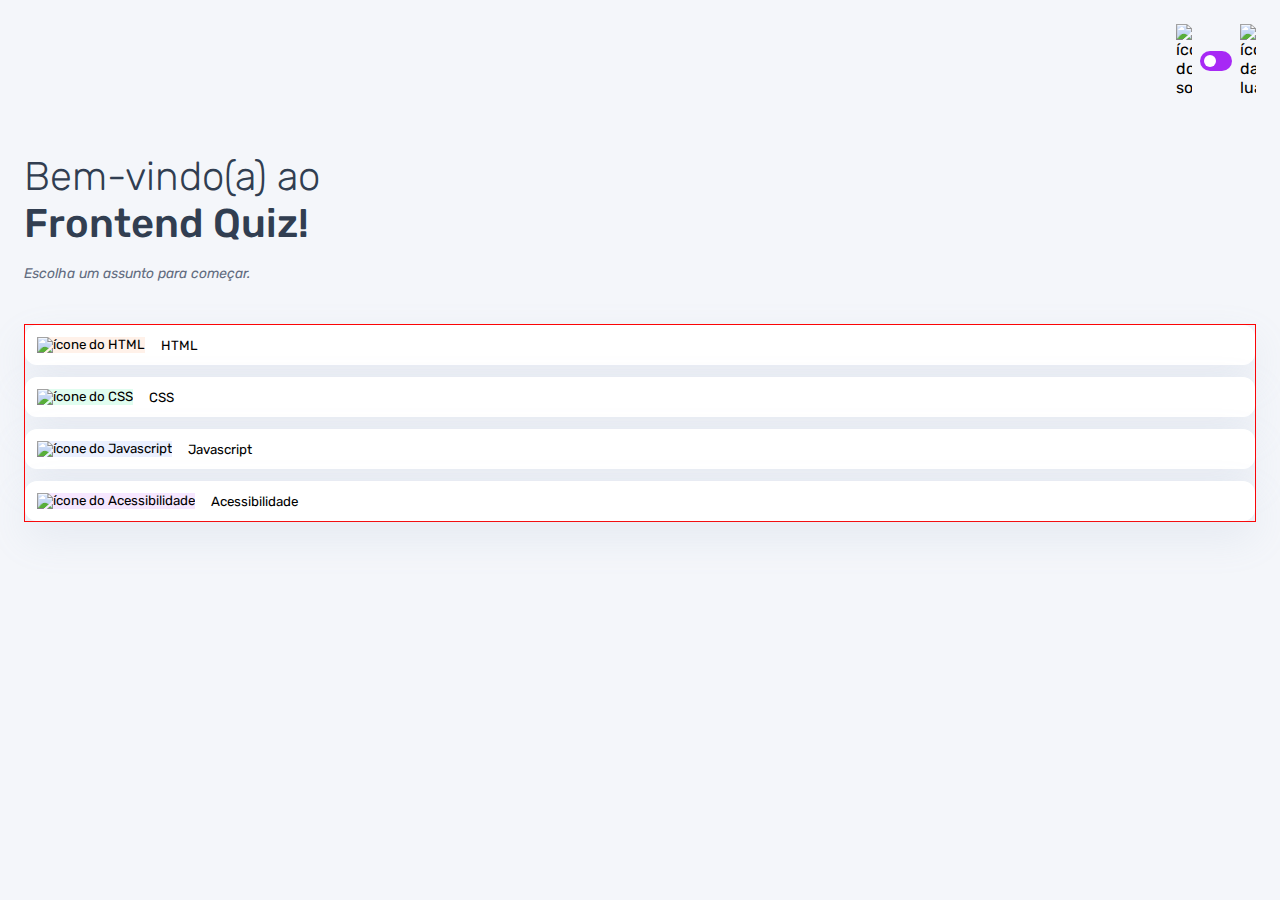
==== index.html @ 60bbc67f "primeira parte da estilização dos botões de assunto" ====
<!DOCTYPE html>
<html lang="pt-BR">
<head>
    <meta charset="UTF-8">
    <meta name="viewport" content="width=device-width, initial-scale=1.0">
    <link rel="preconnect" href="https://fonts.googleapis.com">
    <link rel="preconnect" href="https://fonts.gstatic.com" crossorigin>
    <link href="https://fonts.googleapis.com/css2?family=Rubik:ital,wght@0,300..900;1,300..900&display=swap" rel="stylesheet">
    <link rel="stylesheet" href="style.css">
    <title>Quiz App</title>
</head>
<body>
    <header>
        <div class="tema">
            <img src="./assets/images/icon-sun-dark.svg" alt="ícone do sol">
            <button>
                <div></div>
            </button>
            <img src="./assets/images/icon-moon-dark.svg" alt="ícone da lua">
        </div>
    </header>

    <main>
        <section class="boas_vindas">
            <h1>
                Bem-vindo(a) ao <br> 
                <strong>Frontend Quiz!</strong>
            </h1>

            <p>Escolha um assunto para começar.</p>
        </section>

        <section class="assuntos">
            <button class="botao_html">
                <div>
                    <img src="./assets/images/icon-html.svg" alt="ícone do HTML">
                </div>
                HTML
            </button>

            <button class="botao_css">
                <div>
                    <img src="./assets/images/icon-css.svg" alt="ícone do CSS">
                </div>
                CSS
            </button>

            <button class="botao_javascript">
                <div>
                    <img src="./assets/images/icon-js.svg" alt="ícone do Javascript">
                </div>
                Javascript
            </button>

            <button class="botao_acessibilidade">
                <div>
                    <img src="./assets/images/icon-accessibility.svg" alt="ícone do Acessibilidade">
                </div>
                Acessibilidade
            </button>
        </section>
    </main>
</body>
</html>
---- style.css ----
*{
    margin: 0;
    padding: 0;
    box-sizing: border-box;
    font-family: "Rubik", sans-serif;
    -webkit-font-smoothing: antialiased; 
}

:root{
    --bg-color: #f4f6fa;
    --purple: #a729f5;
    --primary-text-color: #313e51;
    --secondary-text-color: #626c7f;
    --button-bg: #fff;
    --shadow: 0px 16px 40px 0px rgba(143, 160, 193, 0.14);
    --bg-html: #fff1e9;
    --bg-css: #e0fdef;
    --bg-javascript: #ebf0ff;
    --bg-acessibilidade: #f6e7ff;
    --white: #fff;
    --bg-mobile: url(./assets/images/pattern-background-mobile-light.svg);
}

body{
    height: 100svh;
    background:var(--bg-mobile) var(--bg-color);
    background-repeat: no-repeat;
    background-size: cover;
}

header{
    padding: 16px 24px;
    display: flex;
    justify-content: flex-end;
}

.tema{
    padding: 8px 0;
    display: flex;
    align-items: center;
    gap: 8px;
}

.tema img{
    width: 16px;
}

.tema button{
    height: 20px;
    width: 32px;
    background: var(--purple);
    border: 0;
    border-radius: 999px;
    padding: 4px;
}

.tema button div {
    background: var(--white);
    width: 12px;
    height: 12px;
    border-radius: 999px;
}

main{
    padding: 32px 24px;
}

.boas_vindas {
    margin-bottom: 40px;
}

.boas_vindas h1{
    font-size: 40px;
    font-weight: 300;
    color: var(--primary-text-color);
    margin-bottom: 16px;
}

.boas_vindas h1 strong{
    font-weight: 500;
}

.boas_vindas p{
    color: var(--secondary-text-color);
    font-size: 14px;
    line-height: 150%;
    font-style: italic; 
}

.assuntos {
    border: 1px solid red;

    display: flex;
    flex-direction: column;
    gap: 12px;
}

.assuntos button{
    border: none;
    background: var(--button-bg);
    display: flex;
    align-items: center;
    gap: 16px;
    padding: 12px;
    border-radius: 12px;
    box-shadow: var(--shadow);
}

.botao_html div{
    background: var(--bg-html);
}

.botao_css div {
    background: var(--bg-css);
}

.botao_javascript div {
    background: var(--bg-javascript);
}

.botao_acessibilidade div {
    background: var(--bg-acessibilidade);
}
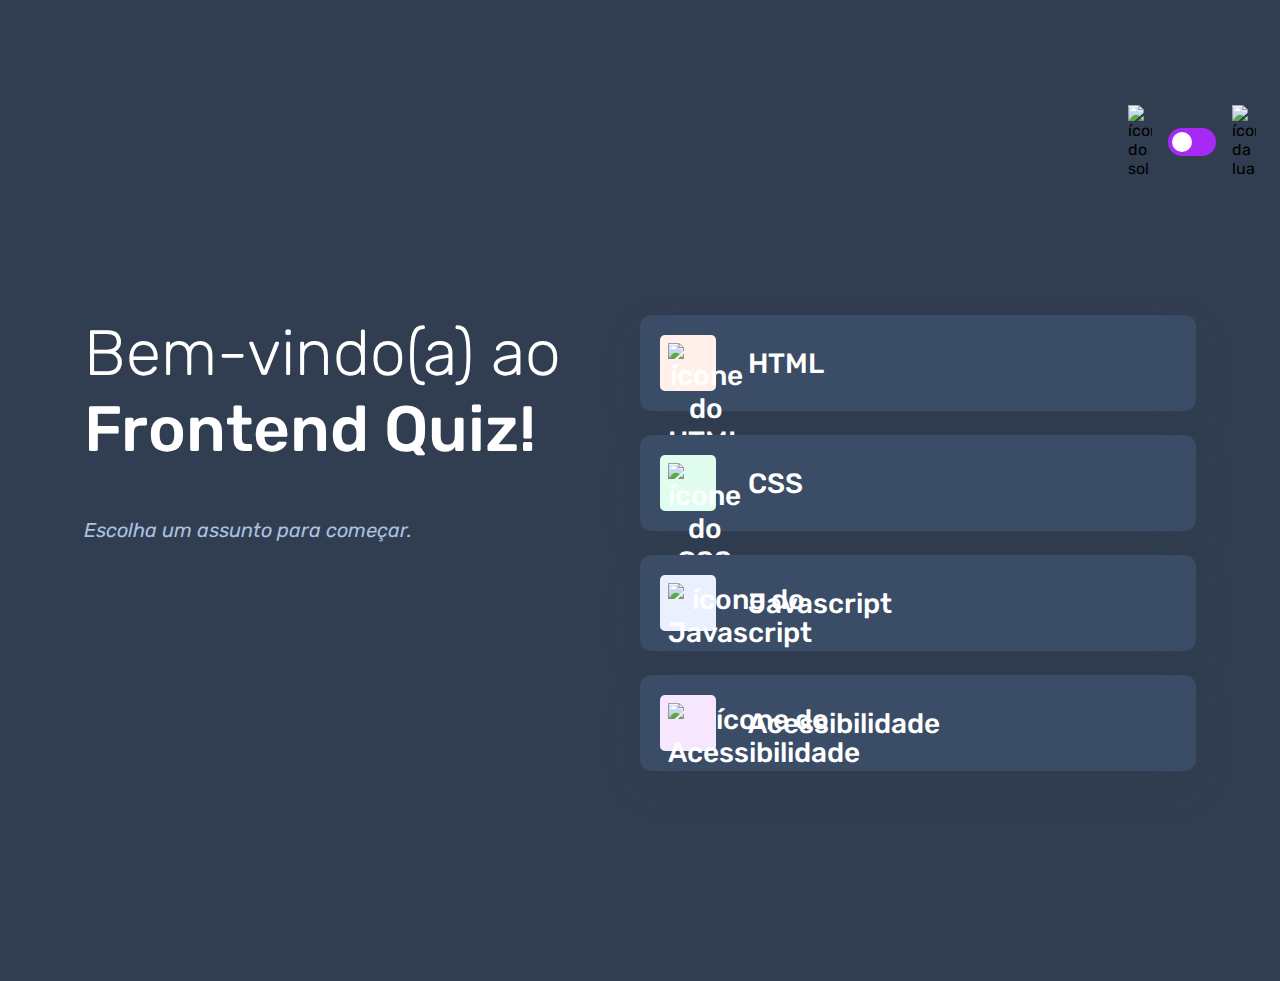
==== commit 8f164bc3: "adaptação das cores para o tema escuro" ====
--- a/index.html
+++ b/index.html
@@ -9,7 +9,7 @@
     <link rel="stylesheet" href="style.css">
     <title>Quiz App</title>
 </head>
-<body>
+<body class="escuro">
     <header>
         <div class="tema">
             <img src="./assets/images/icon-sun-dark.svg" alt="ícone do sol">
--- a/style.css
+++ b/style.css
@@ -19,6 +19,17 @@
     --bg-acessibilidade: #f6e7ff;
     --white: #fff;
     --bg-mobile: url(./assets/images/pattern-background-mobile-light.svg);
+    --bg-desktop: url(./assets/images/pattern-background-desktop-light.svg);
+}
+
+body.escuro {
+    --bg-color: #313e51;
+    --bg-mobile: url(./assets/images/pattern-background-mobile-dark.svg);
+    --bg-desktop: url(./assets/images/pattern-background-desktop-dark.svg);
+    --primary-text-color: #fff;
+    --secondary-text-color: #abc1e1;
+    --button-bg: #3b4d66;
+    --shadow: 0px 16px 40px 0px rgba(49, 62, 81, 0.14);
 }
 
 body{
@@ -88,8 +99,6 @@
 }
 
 .assuntos {
-    border: 1px solid red;
-
     display: flex;
     flex-direction: column;
     gap: 12px;
@@ -104,6 +113,20 @@
     padding: 12px;
     border-radius: 12px;
     box-shadow: var(--shadow);
+    font-size: 18px;
+    font-weight: 500;
+    color: var(--primary-text-color);
+}
+
+.assuntos button div {
+    width: 40px;
+    height: 40px;
+    padding: 5px;
+    border-radius: 5px;
+}
+
+.assuntos button img {
+    width: 100%;
 }
 
 .botao_html div{
@@ -120,4 +143,69 @@
 
 .botao_acessibilidade div {
     background: var(--bg-acessibilidade);
-}+}
+
+@media (min-width: 1100px) {
+    body {
+        background: var(--bg-desktop) var(--bg-color);
+        background-size: cover;
+        background-repeat: no-repeat;
+    }
+
+    header {
+        margin-block: 81px;
+    }
+
+    .tema {
+        gap: 16px;
+    }
+
+    .tema img {
+        width: 24px;
+    }
+
+    .tema button {
+        width: 48px;
+        height: 28px;
+    }
+
+    .tema button div {
+        width: 20px;
+        height: 20px;
+    }
+
+    main {
+        display: flex;
+        max-width: 1160px;
+        margin-inline: auto;
+    }
+
+    section {
+        width: 100%;
+    }
+
+    .boas_vindas h1 {
+        font-size: 64px;
+        margin-bottom: 48px;
+    }
+
+    .boas_vindas p {
+        font-size: 20px;
+    }
+
+    .assuntos{
+        gap: 24px;
+    }
+
+    .assuntos button {
+        font-size: 28px;
+        padding: 20px;
+        gap: 32px;
+    }
+
+    .assuntos button div {
+        width: 56px;
+        height: 56px;
+        padding: 8px;
+    }
+}
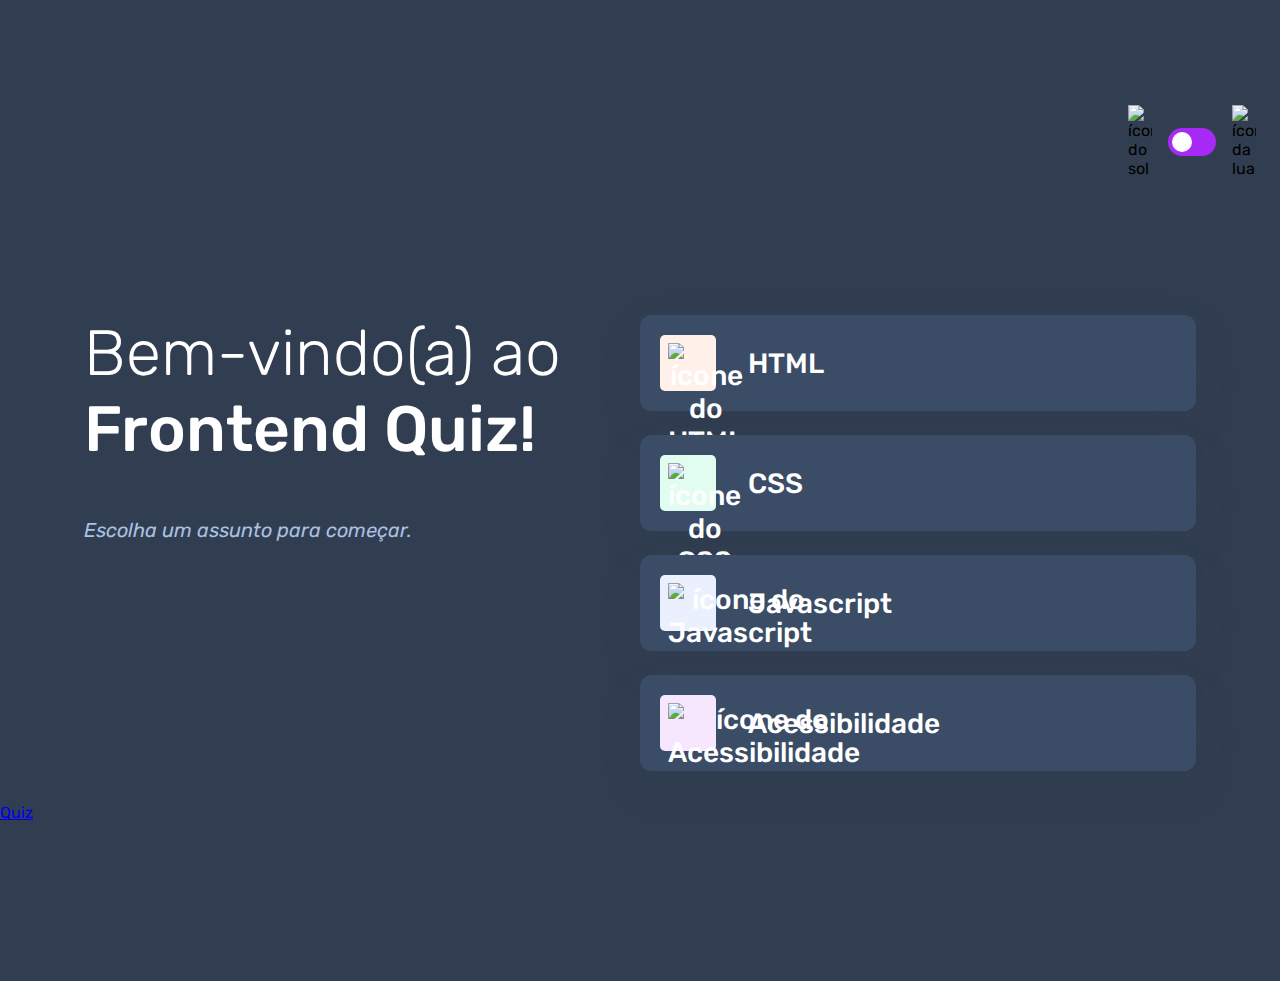
==== commit 8dda197b: "criação da página do quiz" ====
--- a/index.html
+++ b/index.html
@@ -60,5 +60,7 @@
             </button>
         </section>
     </main>
+
+    <a href="./pages/quiz/quiz.html">Quiz</a>
 </body>
 </html>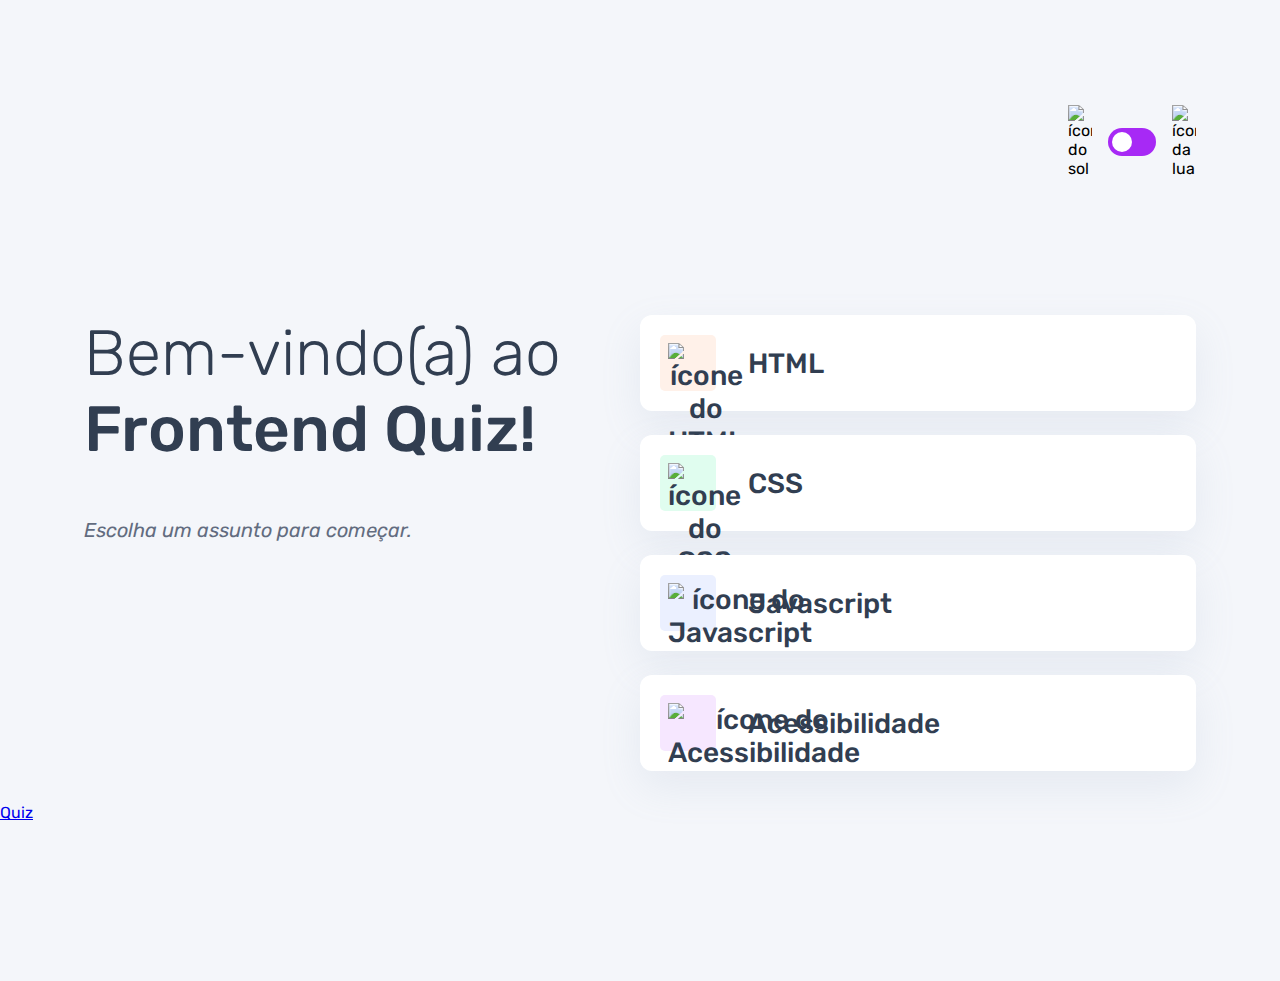
==== commit 58703513: "primeiros ajustes do tema no Javascript" ====
--- a/index.html
+++ b/index.html
@@ -7,9 +7,10 @@
     <link rel="preconnect" href="https://fonts.gstatic.com" crossorigin>
     <link href="https://fonts.googleapis.com/css2?family=Rubik:ital,wght@0,300..900;1,300..900&display=swap" rel="stylesheet">
     <link rel="stylesheet" href="style.css">
+    <script src="/script.js" defer></script>
     <title>Quiz App</title>
 </head>
-<body class="escuro">
+<body>
     <header>
         <div class="tema">
             <img src="./assets/images/icon-sun-dark.svg" alt="ícone do sol">
--- a/style.css
+++ b/style.css
@@ -43,6 +43,8 @@
     padding: 16px 24px;
     display: flex;
     justify-content: flex-end;
+    max-width: 1160px;
+    margin-inline: auto;
 }
 
 .tema{
@@ -63,6 +65,7 @@
     border: 0;
     border-radius: 999px;
     padding: 4px;
+    display: flex;
 }
 
 .tema button div {
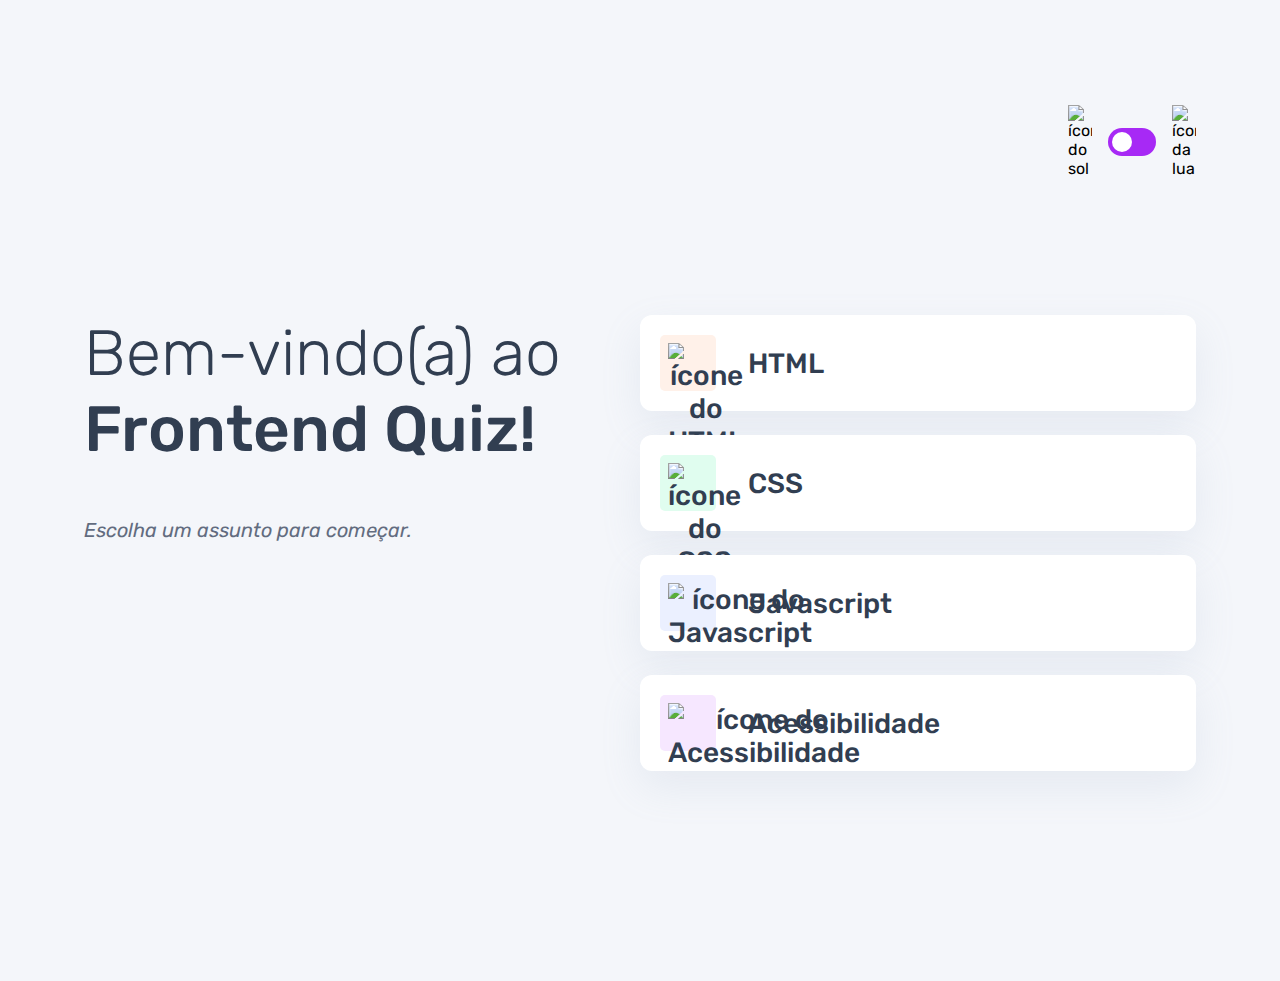
==== commit f97645d3: "adicionada a função para escolher o tema do quiz no index.html" ====
--- a/index.html
+++ b/index.html
@@ -7,7 +7,7 @@
     <link rel="preconnect" href="https://fonts.gstatic.com" crossorigin>
     <link href="https://fonts.googleapis.com/css2?family=Rubik:ital,wght@0,300..900;1,300..900&display=swap" rel="stylesheet">
     <link rel="stylesheet" href="style.css">
-    <script src="/script.js" defer></script>
+    <script src="/script.js" type="module" defer></script>
     <title>Quiz App</title>
 </head>
 <body>
@@ -61,7 +61,5 @@
             </button>
         </section>
     </main>
-
-    <a href="./pages/quiz/quiz.html">Quiz</a>
 </body>
 </html>--- a/style.css
+++ b/style.css
@@ -66,6 +66,7 @@
     border-radius: 999px;
     padding: 4px;
     display: flex;
+    cursor: pointer;
 }
 
 .tema button div {
@@ -119,6 +120,7 @@
     font-size: 18px;
     font-weight: 500;
     color: var(--primary-text-color);
+    cursor: pointer;
 }
 
 .assuntos button div {
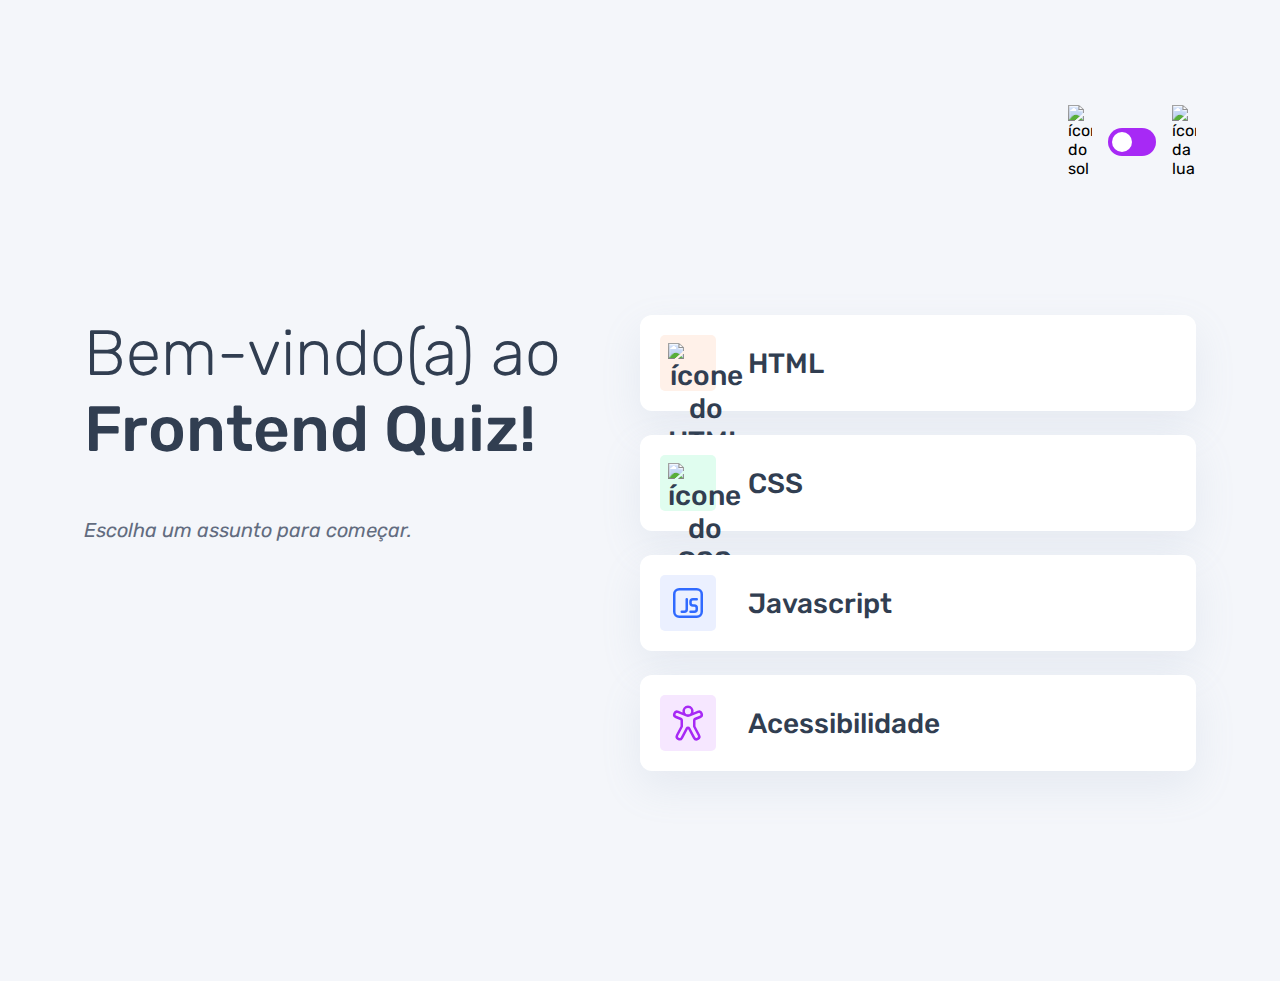
==== commit 360a2340: "alteração dinâmica do assunto da página" ====
--- a/index.html
+++ b/index.html
@@ -48,14 +48,14 @@
 
             <button class="botao_javascript">
                 <div>
-                    <img src="./assets/images/icon-js.svg" alt="ícone do Javascript">
+                    <img src="./assets/images/icon-javascript.svg" alt="ícone do Javascript">
                 </div>
                 Javascript
             </button>
 
             <button class="botao_acessibilidade">
                 <div>
-                    <img src="./assets/images/icon-accessibility.svg" alt="ícone do Acessibilidade">
+                    <img src="./assets/images/icon-acessibilidade.svg" alt="ícone do Acessibilidade">
                 </div>
                 Acessibilidade
             </button>
